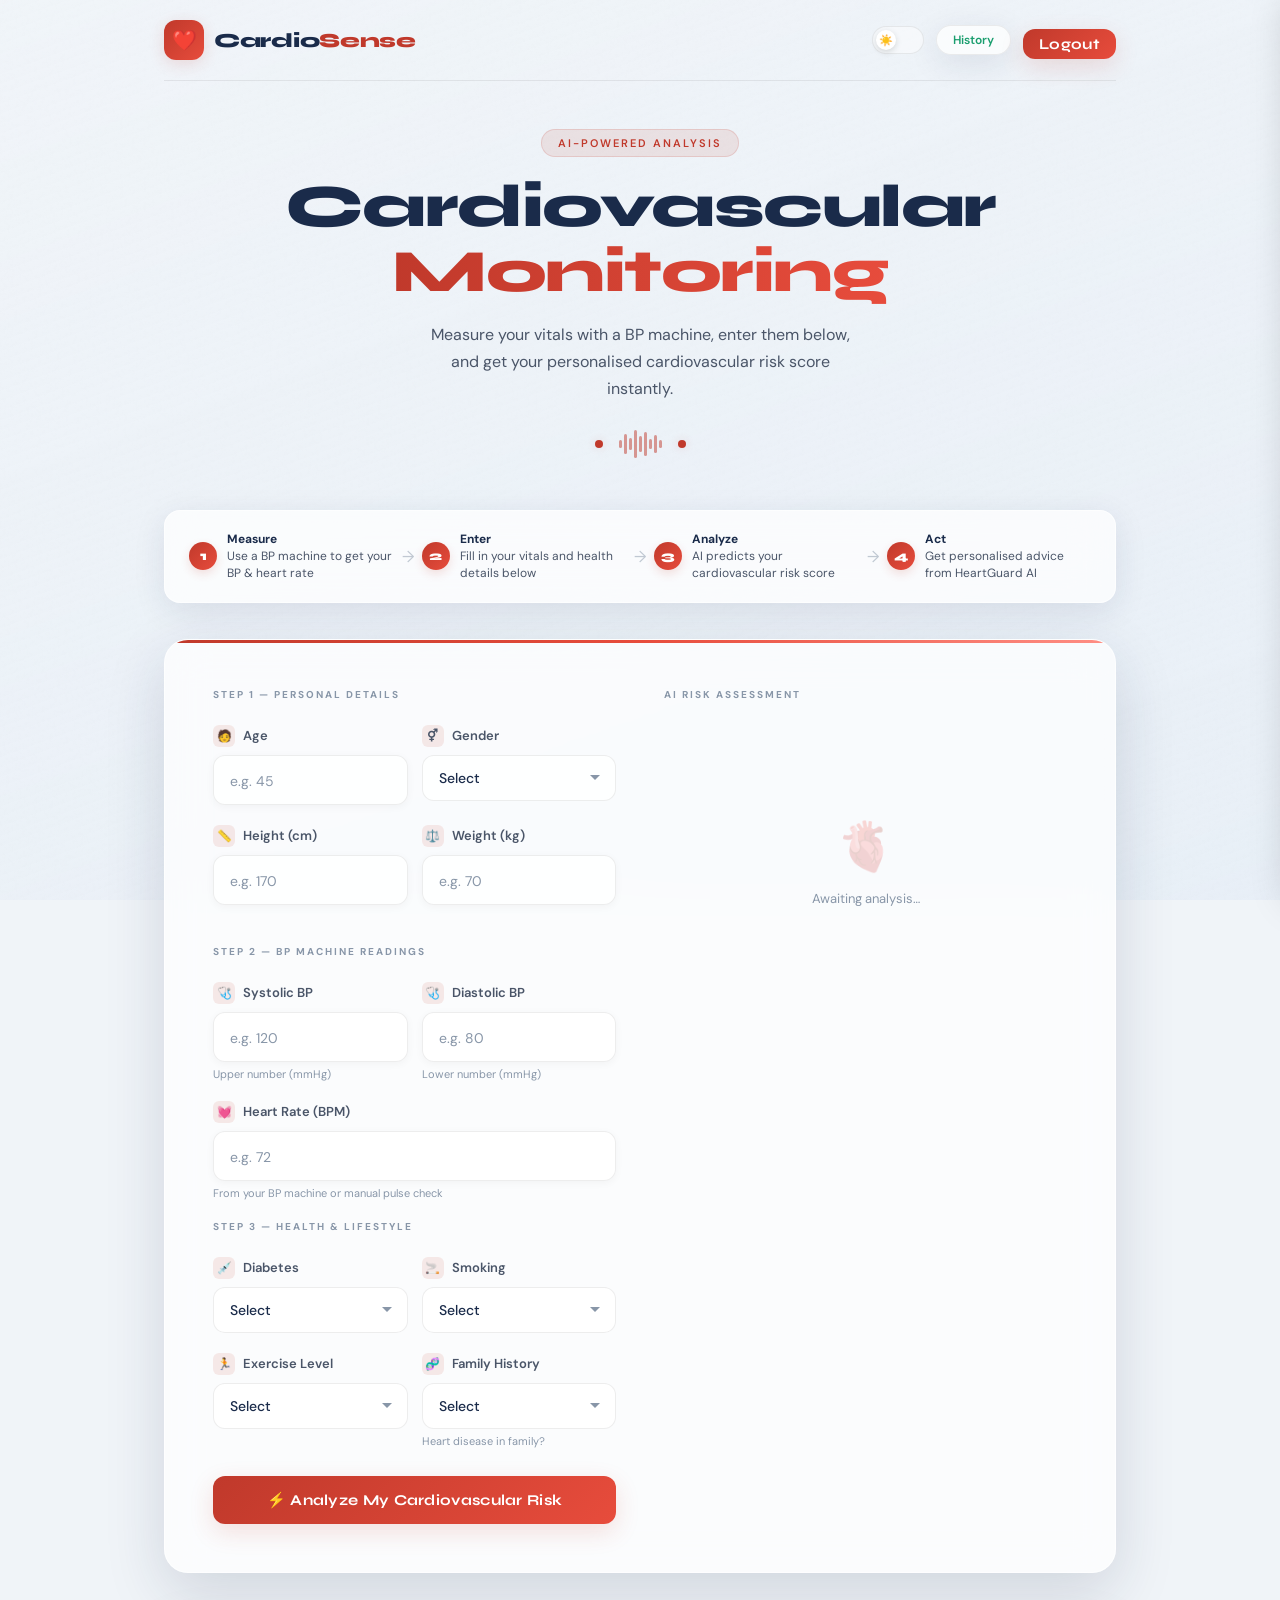
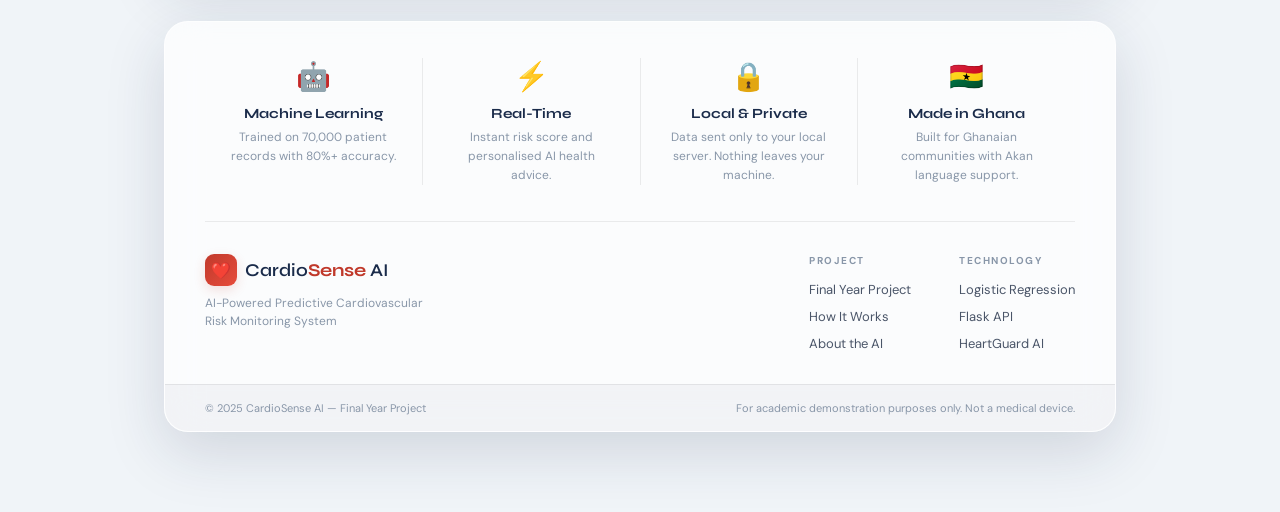
==== app.html @ a75d31cf "Add files via upload" ====
<!DOCTYPE html>
<html lang="en">
<head>
  <meta charset="UTF-8" />
  <meta name="viewport" content="width=device-width, initial-scale=1.0"/>
  <title>CardioSense AI — Heart Risk Monitoring</title>
  <link href="https://fonts.googleapis.com/css2?family=Syne:wght@400;600;700;800&family=DM+Sans:ital,wght@0,300;0,400;0,500;1,300&display=swap" rel="stylesheet"/>
  <link rel="stylesheet" href="style.css"/>
</head>
<body>
  <div class="wrapper">

    <div class="alert-banner" id="alertBanner" style="display:none">
      <span>💓 You haven't checked your heart health in a while! Take a quick check today.</span>
      <button onclick="dismissAlert()">✕</button>
    </div>

    <header>
      <div class="logo">
        <div class="logo-icon">❤️</div>
        <div class="logo-text">Cardio<span>Sense</span></div>
      </div>
      <div class="header-right">
        <button class="theme-toggle" id="themeToggle" onclick="toggleTheme()" title="Toggle dark/light mode"></button>
        <button class="history-trigger-btn" onclick="openHistory()"> History</button>
        </button>
        <button class="logout-btn" onclick="logout()">Logout</button>
      </div>
    </header>

    <div class="hero">
      <div class="hero-eyebrow">AI-Powered Analysis</div>
      <h1>Cardiovascular <br/><em>Monitoring</em></h1>
      <p class="hero-sub">Measure your vitals with a BP machine, enter them below, and get your personalised cardiovascular risk score instantly.</p>
      <div class="pulse-row">
        <div class="pulse-dot"></div>
        <div class="pulse-line">
          <span></span><span></span><span></span><span></span><span></span>
          <span></span><span></span><span></span><span></span>
        </div>
        <div class="pulse-dot" style="animation-delay:1s"></div>
      </div>
    </div>

    <!-- ── How It Works Strip ── -->
    <div class="how-strip">
      <div class="how-step">
        <div class="how-num">1</div>
        <div class="how-text"><strong>Measure</strong><br/>Use a BP machine to get your BP & heart rate</div>
      </div>
      <div class="how-arrow">→</div>
      <div class="how-step">
        <div class="how-num">2</div>
        <div class="how-text"><strong>Enter</strong><br/>Fill in your vitals and health details below</div>
      </div>
      <div class="how-arrow">→</div>
      <div class="how-step">
        <div class="how-num">3</div>
        <div class="how-text"><strong>Analyze</strong><br/>AI predicts your cardiovascular risk score</div>
      </div>
      <div class="how-arrow">→</div>
      <div class="how-step">
        <div class="how-num">4</div>
        <div class="how-text"><strong>Act</strong><br/>Get personalised advice from HeartGuard AI</div>
      </div>
    </div>

    <div class="card">
      <div class="card-inner">

        <!-- LEFT: Form -->
        <div>
          <div class="section-label">Step 1 — Personal Details</div>
          <div class="field-row">
            <div class="field">
              <label><span class="icon">🧑</span> Age</label>
              <input type="number" id="age" placeholder="e.g. 45" min="1" max="120"/>
            </div>
            <div class="field">
              <label><span class="icon">⚥</span> Gender</label>
              <select id="gender" class="select-input">
                <option value="">Select</option>
                <option value="1">Male</option>
                <option value="0">Female</option>
              </select>
            </div>
          </div>

          <div class="field-row">
            <div class="field">
              <label><span class="icon">📏</span> Height (cm)</label>
              <input type="number" id="height" placeholder="e.g. 170" min="100" max="250"/>
            </div>
            <div class="field">
              <label><span class="icon">⚖️</span> Weight (kg)</label>
              <input type="number" id="weight" placeholder="e.g. 70" min="20" max="300"/>
            </div>
          </div>

          <div class="section-label" style="margin-top:20px">Step 2 — BP Machine Readings</div>

          <div class="field-row">
            <div class="field">
              <label><span class="icon">🩺</span> Systolic BP</label>
              <input type="number" id="systolic_bp" placeholder="e.g. 120" min="70" max="250"/>
              <div class="hint">Upper number (mmHg)</div>
            </div>
            <div class="field">
              <label><span class="icon">🩺</span> Diastolic BP</label>
              <input type="number" id="diastolic_bp" placeholder="e.g. 80" min="40" max="150"/>
              <div class="hint">Lower number (mmHg)</div>
            </div>
          </div>

          <div class="field">
            <label><span class="icon">💓</span> Heart Rate (BPM)</label>
            <input type="number" id="heart_rate" placeholder="e.g. 72" min="30" max="220"/>
            <div class="hint">From your BP machine or manual pulse check</div>
          </div>

          <div class="section-label" style="margin-top:20px">Step 3 — Health & Lifestyle</div>

          <div class="field-row">
            <div class="field">
              <label><span class="icon">💉</span> Diabetes</label>
              <select id="diabetes" class="select-input">
                <option value="">Select</option>
                <option value="0">No</option>
                <option value="1">Yes</option>
              </select>
            </div>
            <div class="field">
              <label><span class="icon">🚬</span> Smoking</label>
              <select id="smoking" class="select-input">
                <option value="">Select</option>
                <option value="0">No</option>
                <option value="1">Yes</option>
              </select>
            </div>
          </div>

          <div class="field-row">
            <div class="field">
              <label><span class="icon">🏃</span> Exercise Level</label>
              <select id="exercise_level" class="select-input">
                <option value="">Select</option>
                <option value="0">Low (rarely exercise)</option>
                <option value="1">Medium (1-3x/week)</option>
                <option value="2">High (4+x/week)</option>
              </select>
            </div>
            <div class="field">
              <label><span class="icon">🧬</span> Family History</label>
              <select id="family_history" class="select-input">
                <option value="">Select</option>
                <option value="0">No</option>
                <option value="1">Yes</option>
              </select>
              <div class="hint">Heart disease in family?</div>
            </div>
          </div>

          <button class="btn" id="predictBtn" onclick="predict()">
            ⚡ Analyze My Cardiovascular Risk
          </button>
          <div class="error-msg" id="errorMsg"></div>
        </div>

        <!-- RIGHT: Gauge -->
        <div class="result-panel">
          <div class="section-label">AI Risk Assessment</div>

          <div class="gauge-container" id="gaugeContainer">
            <div class="gauge-idle">
              <div class="gauge-idle-icon">🫀</div>
              <div class="gauge-idle-text">Awaiting analysis…</div>
            </div>
          </div>

          <div class="bmi-strip" id="scoreStrip" style="display:none">
            <div class="bmi-item">
              <div class="bmi-val" id="scoreVal">—</div>
              <div class="bmi-key">Risk Score</div>
            </div>
            <div class="bmi-item">
              <div class="bmi-val" id="bmiVal">—</div>
              <div class="bmi-key">BMI</div>
            </div>
            <div class="bmi-item">
              <div class="bmi-val" id="bmiCat">—</div>
              <div class="bmi-key">BMI Category</div>
            </div>
          </div>

        </div>
      </div>
    </div>


    <!-- What-If Risk Simulator Panel -->
    <div class="card" id="simulatorCard" style="display:none; margin-top:30px;">
      <div class="card-inner">
        <div class="section-label">🎯 What-If Risk Simulator</div>
        <p style="color: var(--text2); margin: 10px 0 20px; font-size: 14px;">See how much your risk could drop with lifestyle changes:</p>
        
        <div style="display: grid; grid-template-columns: 1fr 1fr; gap: 15px; margin-bottom: 20px;">
          <label style="display: flex; align-items: center; gap: 8px; cursor: pointer; padding: 8px; border-radius: 8px; background: var(--bg2);">
            <input type="checkbox" id="simQuitSmoking" onchange="runSimulation()">
            🚬 Quit Smoking
          </label>
          <label style="display: flex; align-items: center; gap: 8px; cursor: pointer; padding: 8px; border-radius: 8px; background: var(--bg2);">
            <input type="checkbox" id="simExercise" onchange="runSimulation()">
            🏃 Exercise 4+x/week
          </label>
          
          <div style="display: flex; gap: 8px;">
            <label style="flex: 1;">
              <div style="font-size: 12px; color: var(--text2); margin-bottom: 4px;">💪 Lose weight (lbs):</div>
              <input type="range" id="simWeightLoss" min="0" max="50" step="5" oninput="runSimulation()" 
                style="width: 100%; cursor: pointer;">
              <div style="text-align: center; font-size: 12px; color: var(--accent);" id="weightLossDisplay">0 lbs</div>
            </label>
          </div>

          <div style="display: flex; gap: 8px;">
            <label style="flex: 1;">
              <div style="font-size: 12px; color: var(--text2); margin-bottom: 4px;">🩺 Lower BP (mmHg):</div>
              <input type="range" id="simBPReduction" min="0" max="40" step="5" oninput="runSimulation()"
                style="width: 100%; cursor: pointer;">
              <div style="text-align: center; font-size: 12px; color: var(--accent);" id="bpReductionDisplay">0 mmHg</div>
            </label>
          </div>
        </div>

        <div id="simulationResults" style="display: grid; gap: 10px;"></div>
      </div>
    </div>

   <!-- 30-Day Action Plan Panel -->
<div class="card" id="actionPlanCard" style="display:none; margin-top:30px;">
  <div class="card-inner" style="display: grid; grid-template-columns: 1fr 1fr; gap: 24px; align-items: stretch;">

    <!-- LEFT: Image fills full height -->
    <div style="display: flex; flex-direction: column;">
      <div class="section-label">📋 Your 30-Day Action Plan
      <div style="flex: 1; position: relative; border-radius: 16px; overflow: hidden; min-height: 350px;">
        </div>
        <img
          src="https://images.unsplash.com/photo-1571019613454-1cb2f99b2d8b?w=700&q=80"
          alt="Heart Health Action Plan"
          style="
            width: 50%;
            height: 70%;
            object-fit: contain;
            position: fixed;
            top: 0; left: 0;
            border-radius: 16px;
          "
        />
        <div style="
          position: absolute; bottom: 0; left: 0; right: 0;
          background: linear-gradient(transparent, rgba(10,15,30,0.88));
          padding: 32px 20px 20px;
          border-radius: 0 0 16px 16px;
        ">
          <div style="color: white; font-family: 'Syne', sans-serif; font-weight: 800; font-size: 17px; margin-bottom: 5px;">
            Your Heart. Your Plan.
          </div>
          <div style="color: rgba(255,255,255,0.72); font-size: 12px; line-height: 1.6;">
            A personalised 30-day roadmap built around your unique cardiovascular risk profile.
          </div>
        </div>
      </div>
    </div>

     <!-- RIGHT: Plan Content -->
      <div style="position: relative;">
        <div id="actionPlanContent" style="max-height: 400px; overflow-y: auto; padding: 15px; background: var(--bg2); border-radius: 12px; line-height: 1.6; font-size: 14px; white-space: pre-wrap;">
          <div style="text-align: center; color: var(--text2);">⏳ Generating personalized plan...</div>
        </div>
        <button onclick="downloadActionPlan()" style="margin-top: 12px; padding: 10px 16px; background: var(--accent); color: white; border: none; border-radius: 8px; cursor: pointer; font-weight: 600; width: 100%;">
          📥 Download Plan
        </button>
      </div>
    </div>
  </div>


    <!-- Risk Trajectory Predictor Panel -->
    <div class="card" id="trajectoryCard" style="display:none; margin-top:30px;">
      <div class="card-inner">
        <div class="section-label">📈 90-Day Risk Trajectory</div>
        
        <div style="margin-bottom: 20px; padding: 15px; background: var(--bg2); border-radius: 12px; border-left: 4px solid var(--accent);">
          <div style="font-size: 14px; font-weight: 600; color: var(--text1); margin-bottom: 5px;" id="trendSummary">—</div>
          <div style="font-size: 13px; color: var(--text2);" id="trendDetail">Loading trajectory...</div>
        </div>

        <!-- Historical Chart -->
        <div style="margin-bottom: 20px;">
          <div style="font-size: 13px; font-weight: 600; color: var(--text2); margin-bottom: 8px;">📊 Your Risk History (Last 10 checks)</div>
          <svg id="trajectoryChart" style="width: 100%; height: 200px; border-radius: 8px; background: var(--bg2);"></svg>
        </div>

        <!-- Projection -->
        <div style="display: grid; gap: 10px;">
          <div style="font-size: 13px; font-weight: 600; color: var(--text2); margin-bottom: 5px;">🔮 Projected Risk in Next 90 Days:</div>
          <div id="trajectoryProjections" style="display: grid; grid-template-columns: 1fr 1fr 1fr; gap: 10px;">
            <!-- Populated by JS -->
          </div>
        </div>
      </div>
    </div>

    <!-- Chatbox -->
    <div class="chat-section" id="chatSection">
      <div class="chat-card">
        <div class="chat-header">
          <div class="chat-header-left">
            <div class="chat-avatar">🛡️</div>
            <div class="chat-header-info">
              <div class="chat-name">HeartGuard AI</div>
              <div class="chat-status"><div class="chat-status-dot"></div>Online — Ready to help</div>
            </div>
          </div>
          <div class="chat-header-right">
            <div class="chat-lang-toggle">
              <button class="chat-lang-btn active" id="chatBtnEN" onclick="setChatLanguage('english')">🇬🇧 EN</button>
              <button class="chat-lang-btn" id="chatBtnTW" onclick="setChatLanguage('akan')">🇬🇭 TW</button>
            </div>
            <button class="chat-close" onclick="closeChat()">✕</button>
          </div>
        </div>
        <div class="chat-messages" id="chatMessages"></div>
        <div class="chat-suggestions" id="chatSuggestions"></div>
        <div class="chat-input-row">
          <input type="text" class="chat-input" id="chatInput"
            placeholder="Ask HeartGuard AI anything…"
            onkeydown="if(event.key==='Enter') sendChat()"/>
          <button class="chat-send-btn" id="chatSendBtn" onclick="sendChat()">➤</button>
        </div>
      </div>
    </div>

    <!-- History -->
    <div class="history-overlay" id="historyOverlay" onclick="closeHistory()"></div>
    <div class="history-panel" id="historyPanel">
      <div class="history-panel-header">
        <div class="history-panel-title">
          <div class="history-panel-icon">📊</div>
          <div><h3>Health History</h3><p>Your past heart checks</p></div>
        </div>
        <button class="history-close-btn" onclick="closeHistory()">✕</button>
      </div>
      <div class="history-summary">
        <div class="history-stat"><div class="h-val" id="totalChecks">0</div><div class="h-key">Total</div></div>
        <div class="history-stat"><div class="h-val green" id="totalLow">0</div><div class="h-key">Low Risk</div></div>
        <div class="history-stat"><div class="h-val red" id="totalHigh">0</div><div class="h-key">High Risk</div></div>
      </div>
      <div class="history-records" id="historyRecords">
        <div class="history-empty"><div class="history-empty-icon">🫀</div><p>No records yet.<br/>Run your first prediction!</p></div>
      </div>
      <div class="history-panel-footer">
        <button class="history-refresh-btn" onclick="loadRecords()">↻ Refresh Records</button>
      </div>
    </div>

    <!-- Footer -->
    <footer class="big-footer">
      <div class="footer-chips">
        <div class="footer-chip">
          <div class="footer-chip-icon">🤖</div>
          <div class="footer-chip-title">Machine Learning</div>
          <div class="footer-chip-body">Trained on 70,000 patient records with 80%+ accuracy.</div>
        </div>
        <div class="footer-divider"></div>
        <div class="footer-chip">
          <div class="footer-chip-icon">⚡</div>
          <div class="footer-chip-title">Real-Time</div>
          <div class="footer-chip-body">Instant risk score and personalised AI health advice.</div>
        </div>
        <div class="footer-divider"></div>
        <div class="footer-chip">
          <div class="footer-chip-icon">🔒</div>
          <div class="footer-chip-title">Local & Private</div>
          <div class="footer-chip-body">Data sent only to your local server. Nothing leaves your machine.</div>
        </div>
        <div class="footer-divider"></div>
        <div class="footer-chip">
          <div class="footer-chip-icon">🇬🇭</div>
          <div class="footer-chip-title">Made in Ghana</div>
          <div class="footer-chip-body">Built for Ghanaian communities with Akan language support.</div>
        </div>
      </div>
      <div class="footer-hr"></div>
      <div class="footer-bottom">
        <div class="footer-brand">
          <div class="footer-logo">
            <div class="footer-logo-icon">❤️</div>
            <span>Cardio<strong>Sense</strong> AI</span>
          </div>
          <p class="footer-tagline">AI-Powered Predictive Cardiovascular Risk Monitoring System</p>
        </div>
        <div class="footer-links">
          <div class="footer-links-col">
            <div class="footer-links-title">Project</div>
            <a href="#">Final Year Project</a>
            <a href="#">How It Works</a>
            <a href="#">About the AI</a>
          </div>
          <div class="footer-links-col">
            <div class="footer-links-title">Technology</div>
            <a href="#">Logistic Regression</a>
            <a href="#">Flask API</a>
            <a href="#">HeartGuard AI</a>
          </div>
        </div>
      </div>
      <div class="footer-copyright">
        <span>&copy; 2025 CardioSense AI — Final Year Project</span>
        <span>For academic demonstration purposes only. Not a medical device.</span>
      </div>
    </footer>

  </div>
  <script src="script.js"></script>
</body>
</html>
---- style.css ----
*, *::before, *::after { box-sizing: border-box; margin: 0; padding: 0; }

/* ── Light Mode (default) ── */
:root {
  --bg: #f0f4f8;
  --surface: rgba(255,255,255,0.72);
  --surface2: rgba(255,255,255,0.45);
  --border: rgba(255,255,255,0.6);
  --border-dark: rgba(0,0,0,0.07);
  --accent: #c0392b;
  --accent2: #e74c3c;
  --accent-light: rgba(192,57,43,0.1);
  --green: #1a9e6e;
  --green-light: rgba(26,158,110,0.1);
  --navy: #1a2b4a;
  --text: #1a2b4a;
  --text2: #4a5568;
  --muted: #8896a8;
  --glow: rgba(192,57,43,0.15);
  --glow-green: rgba(26,158,110,0.15);
  --shadow: 0 8px 32px rgba(26,43,74,0.10);
  --shadow-lg: 0 20px 60px rgba(26,43,74,0.15);
  --bg-image: url('https://images.unsplash.com/photo-1576091160550-2173dba999ef?w=1920&q=80');
  --bg-overlay: linear-gradient(160deg, rgba(240,244,248,0.94) 0%, rgba(220,232,245,0.40) 100%);
  --card-top-border: linear-gradient(90deg, var(--accent), var(--accent2), #ff8f85);
  --input-bg: rgba(255,255,255,0.8);
  --input-focus-bg: white;
  --chat-msg-bg: rgba(240,244,248,0.4);
  --suggestion-bg: white;
  --footer-bottom-bg: rgba(26,43,74,0.04);
  --history-panel-bg: rgba(255,255,255,0.75);
  --history-header-bg: rgba(255,255,255,0.6);
  --history-summary-bg: rgba(255,255,255,0.3);
  --history-stat-bg: white;
  --history-record-bg: white;
  --h-vital-bg: rgba(240,244,248,0.8);
  --chat-input-bg: rgba(240,244,248,0.8);
  --chat-input-row-bg: rgba(255,255,255,0.7);
  --chat-header-bg: rgba(255,255,255,0.6);
}

/* ── Dark Mode ── */
[data-theme="dark"] {
  --bg: #0a0f1e;
  --surface: #111827;
  --surface2: #1a2236;
  --border: rgba(255,255,255,0.07);
  --border-dark: rgba(255,255,255,0.07);
  --accent: #e83b6e;
  --accent2: #ff6b6b;
  --accent-light: rgba(232,59,110,0.12);
  --green: #22d3a0;
  --green-light: rgba(34,211,160,0.12);
  --navy: #f0f4ff;
  --text: #f0f4ff;
  --text2: #a8b8cc;
  --muted: #7a8aaa;
  --glow: rgba(232,59,110,0.25);
  --glow-green: rgba(34,211,160,0.25);
  --shadow: 0 8px 32px rgba(0,0,0,0.3);
  --shadow-lg: 0 20px 60px rgba(0,0,0,0.4);
  --bg-image: url('https://images.unsplash.com/photo-1576091160550-2173dba999ef?w=1920&q=80');
  --bg-overlay: linear-gradient(135deg, rgba(10,15,30,0.7) 0%, rgba(10,15,30,0.7) 100%), radial-gradient(ellipse 80% 50% at 20% 10%, rgba(232,59,110,0.15) 0%, transparent 60%), radial-gradient(ellipse 60% 40% at 80% 80%, rgba(34,211,160,0.10) 0%, transparent 55%);
  --card-top-border: linear-gradient(90deg, transparent, rgba(232,59,110,0.5), transparent);
  --input-bg: #1a2236;
  --input-focus-bg: #1f2a40;
  --chat-msg-bg: rgba(0,0,0,0.15);
  --suggestion-bg: #1a2236;
  --footer-bottom-bg: rgba(0,0,0,0.2);
  --history-panel-bg: #111827;
  --history-header-bg: #1a2236;
  --history-summary-bg: rgba(0,0,0,0.15);
  --history-stat-bg: #1a2236;
  --history-record-bg: #1a2236;
  --h-vital-bg: rgba(255,255,255,0.05);
  --chat-input-bg: #1a2236;
  --chat-input-row-bg: #111827;
  --chat-header-bg: #1a2236;
}

html { scroll-behavior: smooth; }

body {
  background-color: var(--bg);
  color: var(--text);
  font-family: 'DM Sans', sans-serif;
  min-height: 100vh;
  overflow-x: hidden;
  background-image: var(--bg-image);
  background-size: cover;
  background-position: center top;
  background-attachment: fixed;
  transition: background-color 0.3s, color 0.3s;
}

body::before {
  content: '';
  position: fixed;
  inset: 0;
  background: var(--bg-overlay);
  pointer-events: none;
  z-index: 0;
  transition: background 0.3s;
}

body::after {
  content: '';
  position: fixed;
  inset: 0;
  background-image: url("data:image/svg+xml,%3Csvg viewBox='0 0 256 256' xmlns='http://www.w3.org/2000/svg'%3E%3Cfilter id='noise'%3E%3CfeTurbulence type='fractalNoise' baseFrequency='0.9' numOctaves='4' stitchTiles='stitch'/%3E%3C/filter%3E%3Crect width='100%25' height='100%25' filter='url(%23noise)' opacity='0.02'/%3E%3C/svg%3E");
  pointer-events: none;
  z-index: 0;
  opacity: 0.4;
}

.wrapper {
  position: relative;
  z-index: 1;
  max-width: 1000px;
  margin: 0 auto;
  padding: 0 24px 80px;
}

/* ── Navbar ── */
header {
  display: flex;
  align-items: center;
  justify-content: space-between;
  padding: 20px 0;
  margin-bottom: 48px;
  animation: fadeDown 0.6s ease both;
  border-bottom: 1px solid var(--border-dark);
}

.logo { display: flex; align-items: center; gap: 10px; }

.logo-icon {
  width: 40px; height: 40px;
  background: linear-gradient(135deg, var(--accent), var(--accent2));
  border-radius: 12px;
  display: flex; align-items: center; justify-content: center;
  font-size: 20px;
  box-shadow: 0 4px 16px var(--glow);
}

.logo-text {
  font-family: 'Syne', sans-serif;
  font-weight: 800; font-size: 20px;
  letter-spacing: -0.3px;
  color: var(--text);
}

.logo-text span { color: var(--accent); }

.header-right { display: flex; align-items: center; gap: 12px; }

.user-mobile { font-size: 13px; color: var(--muted); font-weight: 500; }

/* ── Theme Toggle ── */
.theme-toggle {
  width: 52px; height: 28px;
  background: var(--surface2);
  border: 1px solid var(--border-dark);
  border-radius: 100px;
  cursor: pointer;
  position: relative;
  transition: background 0.3s;
  flex-shrink: 0;
}

.theme-toggle::after {
  content: '☀️';
  position: absolute;
  top: 3px; left: 3px;
  width: 20px; height: 20px;
  border-radius: 50%;
  background: white;
  display: flex; align-items: center; justify-content: center;
  font-size: 11px;
  line-height: 20px;
  text-align: center;
  transition: left 0.3s, background 0.3s;
  box-shadow: 0 2px 6px rgba(0,0,0,0.15);
}

[data-theme="dark"] .theme-toggle::after {
  content: '🌙';
  left: 27px;
  background: var(--surface2);
}

.logout-btn {
  background: var(--surface);
  border: 1px solid var(--border-dark);
  border-radius: 100px;
  padding: 6px 16px;
  font-size: 12px; font-weight: 600;
  color: var(--muted);
  cursor: pointer;
  font-family: 'DM Sans', sans-serif;
  transition: all 0.2s;
  box-shadow: var(--shadow);
}

.logout-btn:hover { border-color: var(--accent); color: var(--accent); }

.history-trigger-btn {
  background: var(--surface);
  border: 1px solid var(--border-dark);
  border-radius: 100px;
  padding: 6px 16px;
  font-size: 12px; font-weight: 600;
  color: var(--green);
  cursor: pointer;
  font-family: 'DM Sans', sans-serif;
  transition: all 0.2s;
  box-shadow: var(--shadow);
}

.history-trigger-btn:hover { border-color: var(--green); background: var(--green-light); }

/* ── Alert Banner ── */
.alert-banner {
  background: var(--accent-light);
  border: 1px solid rgba(192,57,43,0.2);
  border-radius: 14px;
  padding: 14px 20px;
  margin-bottom: 24px;
  display: flex; align-items: center; justify-content: space-between;
  font-size: 13px; color: var(--accent); font-weight: 500;
  animation: fadeDown 0.5s ease both;
}

.alert-banner button {
  background: none; border: none;
  color: var(--accent); cursor: pointer;
  font-size: 16px; opacity: 0.6;
}

/* ── Hero ── */
.hero {
  text-align: center;
  margin-bottom: 52px;
  animation: fadeUp 0.7s ease 0.1s both;
}

.hero-eyebrow {
  display: inline-flex;
  align-items: center; gap: 8px;
  font-size: 11px; font-weight: 600;
  color: var(--accent);
  text-transform: uppercase; letter-spacing: 2px;
  margin-bottom: 18px;
  background: var(--accent-light);
  padding: 6px 16px;
  border-radius: 100px;
  border: 1px solid rgba(192,57,43,0.15);
}

h1 {
  font-family: 'Syne', sans-serif;
  font-weight: 800;
  font-size: clamp(36px, 5.5vw, 60px);
  line-height: 1.08; letter-spacing: -1.5px;
  margin-bottom: 16px; color: var(--text);
}

h1 em {
  font-style: normal;
  background: linear-gradient(90deg, var(--accent), var(--accent2));
  -webkit-background-clip: text;
  -webkit-text-fill-color: transparent;
  background-clip: text;
}

.hero-sub {
  color: var(--text2); font-size: 16px;
  font-weight: 400; max-width: 440px;
  margin: 0 auto; line-height: 1.7;
}

/* ── Pulse Row ── */
.pulse-row {
  display: flex; align-items: center;
  justify-content: center; gap: 16px; margin-top: 28px;
}

.pulse-dot {
  width: 8px; height: 8px; border-radius: 50%;
  background: var(--accent);
  animation: pulse 2s ease-in-out infinite;
  box-shadow: 0 0 10px var(--glow);
}

.pulse-line { display: flex; align-items: center; gap: 2px; }

.pulse-line span {
  display: inline-block; width: 3px;
  border-radius: 2px; background: var(--accent);
  opacity: 0.5; animation: wave 1.4s ease-in-out infinite;
}

.pulse-line span:nth-child(1) { height: 8px;  animation-delay: 0s; }
.pulse-line span:nth-child(2) { height: 20px; animation-delay: 0.1s; }
.pulse-line span:nth-child(3) { height: 12px; animation-delay: 0.2s; }
.pulse-line span:nth-child(4) { height: 28px; animation-delay: 0.3s; }
.pulse-line span:nth-child(5) { height: 16px; animation-delay: 0.4s; }
.pulse-line span:nth-child(6) { height: 24px; animation-delay: 0.5s; }
.pulse-line span:nth-child(7) { height: 10px; animation-delay: 0.6s; }
.pulse-line span:nth-child(8) { height: 18px; animation-delay: 0.7s; }
.pulse-line span:nth-child(9) { height: 8px;  animation-delay: 0.8s; }

/* ── Card ── */
.card {
  background: var(--surface);
  backdrop-filter: blur(20px);
  -webkit-backdrop-filter: blur(20px);
  border: 1px solid var(--border);
  border-radius: 24px; padding: 48px;
  position: relative; overflow: hidden;
  box-shadow: var(--shadow-lg);
  animation: fadeUp 0.7s ease 0.2s both;
  transition: background 0.3s, border-color 0.3s;
}

.card::before {
  content: '';
  position: absolute;
  top: 0; left: 0; right: 0; height: 3px;
  background: var(--card-top-border);
  border-radius: 24px 24px 0 0;
}

.card-inner {
  display: grid;
  grid-template-columns: 1fr 1fr;
  gap: 48px; align-items: start;
}

@media (max-width: 640px) {
  .card { padding: 28px 20px; }
  .card-inner { grid-template-columns: 1fr; gap: 32px; }
}

.section-label {
  font-size: 10px; font-weight: 700;
  text-transform: uppercase; letter-spacing: 2px;
  color: var(--muted); margin-bottom: 24px;
}

/* ── Fields ── */
.field { margin-bottom: 20px; }

.field label {
  display: flex; align-items: center; gap: 8px;
  font-size: 13px; font-weight: 600;
  color: var(--text2); margin-bottom: 8px;
}

.field label .icon {
  width: 22px; height: 22px; border-radius: 6px;
  background: var(--accent-light);
  display: flex; align-items: center; justify-content: center;
  font-size: 12px;
}

.field input {
  width: 100%;
  background: var(--input-bg);
  border: 1.5px solid var(--border-dark);
  border-radius: 12px; padding: 13px 16px;
  font-size: 18px;
  font-family: 'Syne', sans-serif; font-weight: 700;
  color: var(--text); outline: none;
  transition: border-color 0.2s, box-shadow 0.2s, background 0.3s;
  box-shadow: 0 2px 8px rgba(0,0,0,0.04);
}

.field input::placeholder {
  color: var(--muted); font-weight: 400;
  font-size: 14px; font-family: 'DM Sans', sans-serif;
}

.field input:focus {
  border-color: var(--accent);
  box-shadow: 0 0 0 3px var(--glow);
  background: var(--input-focus-bg);
}

.field .hint { font-size: 11px; color: var(--muted); margin-top: 5px; }

/* ── Button ── */
.btn {
  width: 100%; padding: 15px;
  background: linear-gradient(135deg, var(--accent), var(--accent2));
  border: none; border-radius: 12px;
  font-family: 'Syne', sans-serif; font-weight: 700; font-size: 15px;
  color: white; cursor: pointer; letter-spacing: 0.3px;
  transition: transform 0.15s, box-shadow 0.15s;
  box-shadow: 0 8px 24px var(--glow); margin-top: 8px;
}

.btn:hover { transform: translateY(-2px); box-shadow: 0 14px 32px var(--glow); }
.btn:active { transform: translateY(0); }
.btn:disabled { opacity: 0.6; cursor: not-allowed; transform: none; }

/* ── Result Panel ── */
.result-panel { display: flex; flex-direction: column; gap: 16px; }

.result-box {
  background: var(--surface2);
  backdrop-filter: blur(12px);
  border: 1.5px solid var(--border-dark);
  border-radius: 16px; padding: 28px;
  text-align: center; min-height: 180px;
  display: flex; flex-direction: column;
  align-items: center; justify-content: center;
  transition: all 0.4s ease;
  box-shadow: 0 4px 16px rgba(0,0,0,0.05);
}

.result-box.idle .result-icon  { font-size: 36px; opacity: 0.25; }
.result-box.idle .result-label { color: var(--muted); font-size: 13px; margin-top: 10px; }

.result-box.loading .spinner {
  width: 36px; height: 36px;
  border: 3px solid var(--border-dark);
  border-top-color: var(--accent);
  border-radius: 50%;
  animation: spin 0.8s linear infinite;
}

.result-box.risk {
  border-color: rgba(232,59,110,0.3);
  background: rgba(232,59,110,0.05);
  box-shadow: 0 0 32px rgba(232,59,110,0.1) inset;
}

.result-box.healthy {
  border-color: rgba(34,211,160,0.3);
  background: rgba(34,211,160,0.05);
  box-shadow: 0 0 32px rgba(34,211,160,0.1) inset;
}

.result-big-icon { font-size: 48px; margin-bottom: 10px; animation: popIn 0.4s cubic-bezier(0.34,1.56,0.64,1) both; }

.result-status {
  font-family: 'Syne', sans-serif; font-weight: 800;
  font-size: 26px; letter-spacing: -0.5px;
  animation: fadeUp 0.4s ease 0.1s both;
}

.result-box.risk .result-status    { color: var(--accent); }
.result-box.healthy .result-status { color: var(--green); }

.result-desc {
  font-size: 12px; color: var(--text2);
  margin-top: 8px; line-height: 1.5;
  animation: fadeUp 0.4s ease 0.2s both;
}

/* ── Stats Row ── */
.stats-row { display: grid; grid-template-columns: repeat(3, 1fr); gap: 10px; }

.stat-chip {
  background: var(--surface2);
  border: 1px solid var(--border-dark);
  border-radius: 12px; padding: 12px; text-align: center;
  box-shadow: 0 2px 8px rgba(0,0,0,0.04);
}

.stat-chip .val { font-family: 'Syne', sans-serif; font-weight: 800; font-size: 18px; color: var(--text); }
.stat-chip .key { font-size: 10px; color: var(--muted); text-transform: uppercase; letter-spacing: 0.8px; margin-top: 2px; }

/* ── Error ── */
.error-msg {
  background: var(--accent-light);
  border: 1px solid rgba(232,59,110,0.2);
  border-radius: 10px; padding: 12px 16px;
  font-size: 13px; color: var(--accent);
  margin-top: 12px; display: none;
}

/* ── Chatbox ── */
.chat-section { margin-top: 28px; animation: fadeUp 0.6s ease 0.1s both; display: none; }
.chat-section.visible { display: block; }

.chat-card {
  background: var(--surface);
  backdrop-filter: blur(20px);
  -webkit-backdrop-filter: blur(20px);
  border: 1px solid var(--border);
  border-radius: 24px; overflow: hidden;
  box-shadow: var(--shadow-lg);
  transition: background 0.3s;
}

.chat-header {
  display: flex; align-items: center; justify-content: space-between;
  padding: 16px 24px;
  border-bottom: 1px solid var(--border-dark);
  background: var(--chat-header-bg);
}

.chat-header-left { display: flex; align-items: center; gap: 10px; }

.chat-avatar {
  width: 36px; height: 36px; border-radius: 50%;
  background: linear-gradient(135deg, var(--green), #0e7a54);
  display: flex; align-items: center; justify-content: center;
  font-size: 18px; box-shadow: 0 4px 12px var(--glow-green); flex-shrink: 0;
}

.chat-header-info .chat-name {
  font-family: 'Syne', sans-serif; font-weight: 700;
  font-size: 14px; color: var(--text);
}

.chat-header-info .chat-status {
  font-size: 11px; color: var(--green);
  display: flex; align-items: center; gap: 4px;
}

.chat-status-dot {
  width: 6px; height: 6px; border-radius: 50%;
  background: var(--green); animation: pulse 2s ease-in-out infinite;
}

.chat-header-right { display: flex; align-items: center; gap: 10px; }

.chat-close {
  background: var(--surface2); border: none;
  color: var(--muted); font-size: 14px; cursor: pointer;
  padding: 6px 10px; border-radius: 8px; transition: all 0.2s;
}

.chat-close:hover { background: var(--border-dark); color: var(--text); }

.chat-messages {
  height: 320px; overflow-y: auto; padding: 20px;
  display: flex; flex-direction: column; gap: 14px;
  scroll-behavior: smooth; background: var(--chat-msg-bg);
}

.chat-messages::-webkit-scrollbar { width: 4px; }
.chat-messages::-webkit-scrollbar-track { background: transparent; }
.chat-messages::-webkit-scrollbar-thumb { background: var(--border-dark); border-radius: 4px; }

.chat-msg { display: flex; gap: 10px; align-items: flex-start; animation: fadeUp 0.3s ease both; }
.chat-msg.user { flex-direction: row-reverse; }

.msg-avatar {
  width: 28px; height: 28px; border-radius: 50%;
  display: flex; align-items: center; justify-content: center;
  font-size: 13px; flex-shrink: 0;
}

.chat-msg.bot .msg-avatar { background: linear-gradient(135deg, var(--green), #0e7a54); box-shadow: 0 2px 8px var(--glow-green); }
.chat-msg.user .msg-avatar { background: linear-gradient(135deg, var(--accent), var(--accent2)); }

.msg-bubble { max-width: 78%; padding: 11px 15px; border-radius: 16px; font-size: 13px; line-height: 1.6; }

.chat-msg.bot .msg-bubble {
  background: var(--surface);
  border: 1px solid var(--border-dark);
  border-top-left-radius: 4px; color: var(--text);
  box-shadow: 0 2px 8px rgba(0,0,0,0.04);
}

.chat-msg.user .msg-bubble {
  background: linear-gradient(135deg, var(--accent), var(--accent2));
  border-top-right-radius: 4px; color: white;
}

.msg-time { font-size: 10px; color: var(--muted); margin-top: 4px; opacity: 0.6; }
.chat-msg.user .msg-time { text-align: right; }

.typing-dots {
  display: flex; gap: 4px; padding: 14px 16px;
  background: var(--surface);
  border: 1px solid var(--border-dark);
  border-radius: 16px; border-top-left-radius: 4px;
}

.typing-dots span {
  width: 6px; height: 6px; border-radius: 50%;
  background: var(--green); animation: typingBounce 1.2s ease-in-out infinite;
}

.typing-dots span:nth-child(2) { animation-delay: 0.2s; }
.typing-dots span:nth-child(3) { animation-delay: 0.4s; }

.chat-suggestions {
  padding: 10px 20px; display: flex; flex-wrap: wrap; gap: 8px;
  background: var(--chat-msg-bg);
}

.suggestion-btn {
  background: var(--suggestion-bg);
  border: 1px solid var(--border-dark);
  border-radius: 100px; padding: 6px 14px;
  font-size: 12px; color: var(--text2); cursor: pointer;
  transition: all 0.2s; font-family: 'DM Sans', sans-serif;
}

.suggestion-btn:hover { border-color: var(--green); color: var(--green); background: var(--green-light); }

.chat-input-row {
  display: flex; gap: 10px; padding: 16px 20px;
  border-top: 1px solid var(--border-dark);
  background: var(--chat-input-row-bg);
}

.chat-input {
  flex: 1; background: var(--chat-input-bg);
  border: 1.5px solid var(--border-dark);
  border-radius: 12px; padding: 10px 16px;
  font-size: 13px; font-family: 'DM Sans', sans-serif;
  color: var(--text); outline: none; transition: border-color 0.2s, background 0.3s;
}

.chat-input::placeholder { color: var(--muted); }
.chat-input:focus { border-color: var(--green); background: var(--input-focus-bg); }

.chat-send-btn {
  width: 40px; height: 40px; border-radius: 12px;
  background: linear-gradient(135deg, var(--green), #0e7a54);
  border: none; cursor: pointer;
  display: flex; align-items: center; justify-content: center;
  font-size: 15px; color: white;
  transition: transform 0.15s; box-shadow: 0 4px 12px var(--glow-green); flex-shrink: 0;
}

.chat-send-btn:hover { transform: translateY(-2px); }
.chat-send-btn:disabled { opacity: 0.5; cursor: not-allowed; transform: none; }

/* ── Chat Language Toggle ── */
.chat-lang-toggle {
  display: flex; background: var(--surface2);
  border: 1px solid var(--border-dark);
  border-radius: 100px; overflow: hidden; padding: 3px; gap: 3px;
}

.chat-lang-btn {
  background: transparent; border: none; border-radius: 100px;
  padding: 4px 12px; font-size: 11px; font-weight: 600;
  color: var(--muted); cursor: pointer;
  font-family: 'DM Sans', sans-serif; transition: all 0.2s;
}

.chat-lang-btn.active { background: var(--green); color: white; box-shadow: 0 2px 8px var(--glow-green); }

/* ── Sliding History Panel ── */
.history-panel {
  position: fixed; top: 0; right: -420px;
  width: 400px; height: 100vh;
  background: var(--history-panel-bg);
  backdrop-filter: blur(24px); -webkit-backdrop-filter: blur(24px);
  border-left: 1px solid var(--border);
  box-shadow: -8px 0 40px rgba(0,0,0,0.2);
  z-index: 1000; display: flex; flex-direction: column;
  transition: right 0.4s cubic-bezier(0.34,1.56,0.64,1);
  overflow: hidden;
}

.history-panel.open { right: 0; }

.history-overlay {
  position: fixed; inset: 0;
  background: rgba(10,15,30,0.3);
  backdrop-filter: blur(2px);
  z-index: 999; opacity: 0; pointer-events: none;
  transition: opacity 0.3s ease;
}

.history-overlay.visible { opacity: 1; pointer-events: all; }

.history-panel-header {
  display: flex; align-items: center; justify-content: space-between;
  padding: 20px 24px; border-bottom: 1px solid var(--border-dark);
  background: var(--history-header-bg); flex-shrink: 0;
}

.history-panel-title { display: flex; align-items: center; gap: 10px; }

.history-panel-icon {
  width: 36px; height: 36px;
  background: linear-gradient(135deg, var(--green), #0e7a54);
  border-radius: 10px; display: flex; align-items: center;
  justify-content: center; font-size: 18px;
  box-shadow: 0 4px 12px var(--glow-green);
}

.history-panel-title h3 { font-family: 'Syne', sans-serif; font-weight: 700; font-size: 15px; color: var(--text); }
.history-panel-title p  { font-size: 11px; color: var(--muted); margin-top: 1px; }

.history-close-btn {
  width: 32px; height: 32px; border-radius: 8px;
  background: var(--surface2); border: none; cursor: pointer;
  display: flex; align-items: center; justify-content: center;
  font-size: 14px; color: var(--muted); transition: all 0.2s;
}

.history-close-btn:hover { background: var(--border-dark); color: var(--text); }

.history-summary {
  display: grid; grid-template-columns: repeat(3, 1fr); gap: 10px;
  padding: 16px 24px; border-bottom: 1px solid var(--border-dark);
  background: var(--history-summary-bg); flex-shrink: 0;
}

.history-stat {
  background: var(--history-stat-bg);
  border: 1px solid var(--border-dark);
  border-radius: 12px; padding: 12px 8px; text-align: center;
}

.history-stat .h-val { font-family: 'Syne', sans-serif; font-weight: 800; font-size: 20px; color: var(--text); }
.history-stat .h-val.red { color: var(--accent); }
.history-stat .h-val.green { color: var(--green); }
.history-stat .h-key { font-size: 10px; color: var(--muted); text-transform: uppercase; letter-spacing: 0.8px; margin-top: 2px; }

.history-records {
  flex: 1; overflow-y: auto; padding: 16px 24px;
  display: flex; flex-direction: column; gap: 12px;
}

.history-records::-webkit-scrollbar { width: 4px; }
.history-records::-webkit-scrollbar-track { background: transparent; }
.history-records::-webkit-scrollbar-thumb { background: var(--border-dark); border-radius: 4px; }

.history-record-card {
  background: var(--history-record-bg);
  border: 1px solid var(--border-dark);
  border-radius: 14px; padding: 14px 16px;
  box-shadow: 0 2px 8px rgba(0,0,0,0.04);
  transition: transform 0.2s, box-shadow 0.2s;
  animation: slideInRight 0.3s ease both;
}

.history-record-card:hover { transform: translateX(-4px); box-shadow: 0 4px 16px rgba(0,0,0,0.1); }

.history-record-top {
  display: flex; align-items: center; justify-content: space-between; margin-bottom: 10px;
}

.history-record-date { font-size: 11px; color: var(--muted); }

.history-record-vitals { display: flex; gap: 8px; }

.h-vital {
  background: var(--h-vital-bg);
  border-radius: 8px; padding: 6px 10px; text-align: center; flex: 1;
}

.h-vital .v-val { font-family: 'Syne', sans-serif; font-weight: 700; font-size: 14px; color: var(--text); }
.h-vital .v-key { font-size: 9px; color: var(--muted); text-transform: uppercase; letter-spacing: 0.6px; margin-top: 1px; }

.history-empty {
  flex: 1; display: flex; flex-direction: column;
  align-items: center; justify-content: center;
  gap: 10px; color: var(--muted); font-size: 13px; text-align: center; padding: 32px;
}

.history-empty-icon { font-size: 40px; opacity: 0.3; }

.history-panel-footer {
  padding: 16px 24px; border-top: 1px solid var(--border-dark);
  background: var(--history-header-bg); flex-shrink: 0;
}

.history-refresh-btn {
  width: 100%; padding: 11px;
  background: var(--green-light);
  border: 1px solid rgba(34,211,160,0.2);
  border-radius: 10px; font-family: 'DM Sans', sans-serif;
  font-size: 13px; font-weight: 600; color: var(--green);
  cursor: pointer; transition: all 0.2s;
}

.history-refresh-btn:hover { background: var(--green-light); filter: brightness(1.1); }

/* ── Record Badges ── */
.record-badge {
  display: inline-block; padding: 3px 12px;
  border-radius: 100px; font-size: 11px; font-weight: 700;
}

.record-badge.risk { background: var(--accent-light); color: var(--accent); border: 1px solid rgba(232,59,110,0.2); }
.record-badge.healthy { background: var(--green-light); color: var(--green); border: 1px solid rgba(34,211,160,0.2); }

/* ── Big Footer ── */
.big-footer {
  margin-top: 48px;
  background: var(--surface);
  backdrop-filter: blur(20px); -webkit-backdrop-filter: blur(20px);
  border: 1px solid var(--border);
  border-radius: 24px; overflow: hidden;
  box-shadow: var(--shadow-lg);
  animation: fadeUp 0.7s ease 0.5s both;
  transition: background 0.3s;
}

.footer-chips {
  display: flex; align-items: stretch;
  padding: 36px 40px; gap: 0;
}

.footer-chip { flex: 1; text-align: center; padding: 0 24px; }
.footer-chip-icon { font-size: 28px; margin-bottom: 10px; }
.footer-chip-title { font-family: 'Syne', sans-serif; font-weight: 700; font-size: 14px; color: var(--text); margin-bottom: 6px; }
.footer-chip-body { font-size: 12px; color: var(--muted); line-height: 1.6; }

.footer-divider { width: 1px; background: var(--border-dark); align-self: stretch; flex-shrink: 0; }
.footer-hr { height: 1px; background: var(--border-dark); margin: 0 40px; }

.footer-bottom {
  display: flex; align-items: flex-start; justify-content: space-between;
  padding: 32px 40px; gap: 32px;
}

.footer-brand { display: flex; flex-direction: column; gap: 8px; }

.footer-logo {
  display: flex; align-items: center; gap: 8px;
  font-family: 'Syne', sans-serif; font-size: 18px;
  font-weight: 600; color: var(--text);
}

.footer-logo-icon {
  width: 32px; height: 32px;
  background: linear-gradient(135deg, var(--accent), var(--accent2));
  border-radius: 9px; display: flex; align-items: center;
  justify-content: center; font-size: 16px; box-shadow: 0 4px 12px var(--glow);
}

.footer-logo strong { color: var(--accent); }
.footer-tagline { font-size: 12px; color: var(--muted); max-width: 220px; line-height: 1.5; }

.footer-links { display: flex; gap: 48px; }
.footer-links-col { display: flex; flex-direction: column; gap: 10px; }

.footer-links-title {
  font-size: 10px; font-weight: 700; text-transform: uppercase;
  letter-spacing: 1.5px; color: var(--muted); margin-bottom: 4px;
}

.footer-links-col a { font-size: 13px; color: var(--text2); text-decoration: none; transition: color 0.2s; }
.footer-links-col a:hover { color: var(--accent); }

.footer-copyright {
  display: flex; align-items: center; justify-content: space-between;
  padding: 16px 40px;
  background: var(--footer-bottom-bg);
  border-top: 1px solid var(--border-dark);
  font-size: 11px; color: var(--muted);
}

@media (max-width: 640px) {
  .footer-chips { flex-direction: column; padding: 24px 20px; gap: 20px; }
  .footer-divider { width: 100%; height: 1px; align-self: auto; }
  .footer-bottom { flex-direction: column; padding: 24px 20px; }
  .footer-links { flex-direction: column; gap: 24px; }
  .footer-copyright { flex-direction: column; gap: 6px; text-align: center; padding: 16px 20px; }
  .history-panel { width: 100%; right: -100%; }
}

/* ── Animations ── */
@keyframes fadeDown  { from { opacity:0; transform:translateY(-16px); } to { opacity:1; transform:none; } }
@keyframes fadeUp    { from { opacity:0; transform:translateY(16px);  } to { opacity:1; transform:none; } }
@keyframes popIn     { from { opacity:0; transform:scale(0.5); }        to { opacity:1; transform:scale(1); } }
@keyframes spin      { to { transform: rotate(360deg); } }
@keyframes pulse     { 0%,100%{ opacity:1; transform:scale(1); }        50%{ opacity:0.5; transform:scale(0.85); } }
@keyframes wave      { 0%,100%{ transform:scaleY(0.5); opacity:0.4; }   50%{ transform:scaleY(1); opacity:1; } }
@keyframes typingBounce { 0%,100%{ transform:translateY(0); opacity:0.4; } 50%{ transform:translateY(-4px); opacity:1; } }
@keyframes slideInRight { from { opacity:0; transform:translateX(20px); } to { opacity:1; transform:none; } }

/* ── Field Row (2 columns) ── */
.field-row {
  display: grid;
  grid-template-columns: 1fr 1fr;
  gap: 14px;
}

/* ── Select Input ── */
.select-input {
  width: 100%;
  background: var(--input-bg);
  border: 1.5px solid var(--border-dark);
  border-radius: 12px;
  padding: 13px 16px;
  font-size: 14px;
  font-family: 'DM Sans', sans-serif;
  font-weight: 500;
  color: var(--text);
  outline: none;
  cursor: pointer;
  transition: border-color 0.2s, box-shadow 0.2s;
  appearance: none;
  background-image: url("data:image/svg+xml,%3Csvg xmlns='http://www.w3.org/2000/svg' width='12' height='12' viewBox='0 0 12 12'%3E%3Cpath fill='%238896a8' d='M6 8L1 3h10z'/%3E%3C/svg%3E");
  background-repeat: no-repeat;
  background-position: right 14px center;
}

.select-input:focus {
  border-color: var(--accent);
  box-shadow: 0 0 0 3px var(--glow);
}

/* ── Circular Risk Gauge ── */
.gauge-container {
  display: flex;
  flex-direction: column;
  align-items: center;
  justify-content: center;
  min-height: 240px;
  position: relative;
}

.gauge-idle {
  display: flex;
  flex-direction: column;
  align-items: center;
  gap: 12px;
}

.gauge-idle-icon { font-size: 48px; opacity: 0.2; }
.gauge-idle-text { font-size: 13px; color: var(--muted); }

/* SVG Gauge */
.gauge-svg-wrapper {
  position: relative;
  width: 200px;
  height: 200px;
  animation: popIn 0.6s cubic-bezier(0.34,1.56,0.64,1) both;
}

.gauge-svg {
  width: 200px;
  height: 200px;
  transform: rotate(-90deg);
}

.gauge-bg {
  fill: none;
  stroke: var(--border-dark);
  stroke-width: 14;
}

.gauge-fill {
  fill: none;
  stroke-width: 14;
  stroke-linecap: round;
  transition: stroke-dashoffset 1.2s cubic-bezier(0.34,1.56,0.64,1),
              stroke 0.4s ease;
}

.gauge-fill.low      { stroke: #22d3a0; }
.gauge-fill.moderate { stroke: #f59e0b; }
.gauge-fill.high     { stroke: #e83b6e; }

.gauge-center {
  position: absolute;
  top: 50%; left: 50%;
  transform: translate(-50%, -50%);
  text-align: center;
}

.gauge-percent {
  font-family: 'Syne', sans-serif;
  font-weight: 800;
  font-size: 36px;
  line-height: 1;
  animation: fadeUp 0.5s ease 0.5s both;
}

.gauge-percent.low      { color: #22d3a0; }
.gauge-percent.moderate { color: #f59e0b; }
.gauge-percent.high     { color: #e83b6e; }

.gauge-label {
  font-family: 'Syne', sans-serif;
  font-weight: 700;
  font-size: 13px;
  margin-top: 4px;
  animation: fadeUp 0.5s ease 0.6s both;
}

.gauge-label.low      { color: #22d3a0; }
.gauge-label.moderate { color: #f59e0b; }
.gauge-label.high     { color: #e83b6e; }

.gauge-sublabel {
  font-size: 10px;
  color: var(--muted);
  margin-top: 2px;
  text-transform: uppercase;
  letter-spacing: 0.8px;
  animation: fadeUp 0.5s ease 0.7s both;
}

/* ── BMI Strip ── */
.bmi-strip {
  display: grid;
  grid-template-columns: repeat(3, 1fr);
  gap: 10px;
  margin-top: 16px;
  width: 100%;
}

.bmi-item {
  background: var(--surface2);
  border: 1px solid var(--border-dark);
  border-radius: 12px;
  padding: 12px 8px;
  text-align: center;
}

.bmi-val {
  font-family: 'Syne', sans-serif;
  font-weight: 800;
  font-size: 16px;
  color: var(--text);
}

.bmi-key {
  font-size: 10px;
  color: var(--muted);
  text-transform: uppercase;
  letter-spacing: 0.8px;
  margin-top: 2px;
}

/* ── How It Works Strip ── */
.how-strip {
  display: flex;
  align-items: center;
  justify-content: center;
  gap: 8px;
  margin-bottom: 36px;
  background: var(--surface);
  backdrop-filter: blur(20px);
  border: 1px solid var(--border);
  border-radius: 16px;
  padding: 20px 24px;
  box-shadow: var(--shadow);
  animation: fadeUp 0.7s ease 0.15s both;
  flex-wrap: wrap;
}

.how-step {
  display: flex;
  align-items: center;
  gap: 10px;
  flex: 1;
  min-width: 120px;
}

.how-num {
  width: 28px; height: 28px;
  border-radius: 50%;
  background: linear-gradient(135deg, var(--accent), var(--accent2));
  color: white;
  font-family: 'Syne', sans-serif;
  font-weight: 800;
  font-size: 13px;
  display: flex; align-items: center; justify-content: center;
  flex-shrink: 0;
  box-shadow: 0 4px 10px var(--glow);
}

.how-text {
  font-size: 12px;
  color: var(--text2);
  line-height: 1.4;
}

.how-text strong { color: var(--text); font-weight: 700; }

.how-arrow {
  color: var(--muted);
  font-size: 16px;
  opacity: 0.5;
  flex-shrink: 0;
}

@media (max-width: 640px) {
  .how-strip { flex-direction: column; align-items: flex-start; }
  .how-arrow { transform: rotate(90deg); align-self: center; }
}

/* ── Login Style ── */
.login-wrapper {
  display: grid;
  grid-template-columns: 1fr 1fr;
  min-height: 100vh;
}

.login-image-side {
  background-image: url('your-image.jpg');
  background-size: cover;
  background-position: center;
}

.login-form-side {
  display: flex;
  align-items: center;
  justify-content: center;
  padding: 48px;
}

@media (max-width: 768px) {
  .login-wrapper { grid-template-columns: 1fr; }
  .login-image-side { display: none; }
}

.logout-btn{
  background: linear-gradient(135deg, var(--accent), var(--accent2));
  border: none; border-radius: 12px;
  font-family: 'Syne', sans-serif; font-weight: 700; font-size: 15px;
  color: white; cursor: pointer; letter-spacing: 0.3px;
  transition: transform 0.15s, box-shadow 0.15s;
  box-shadow: 0 8px 24px var(--glow); margin-top: 8px;
}
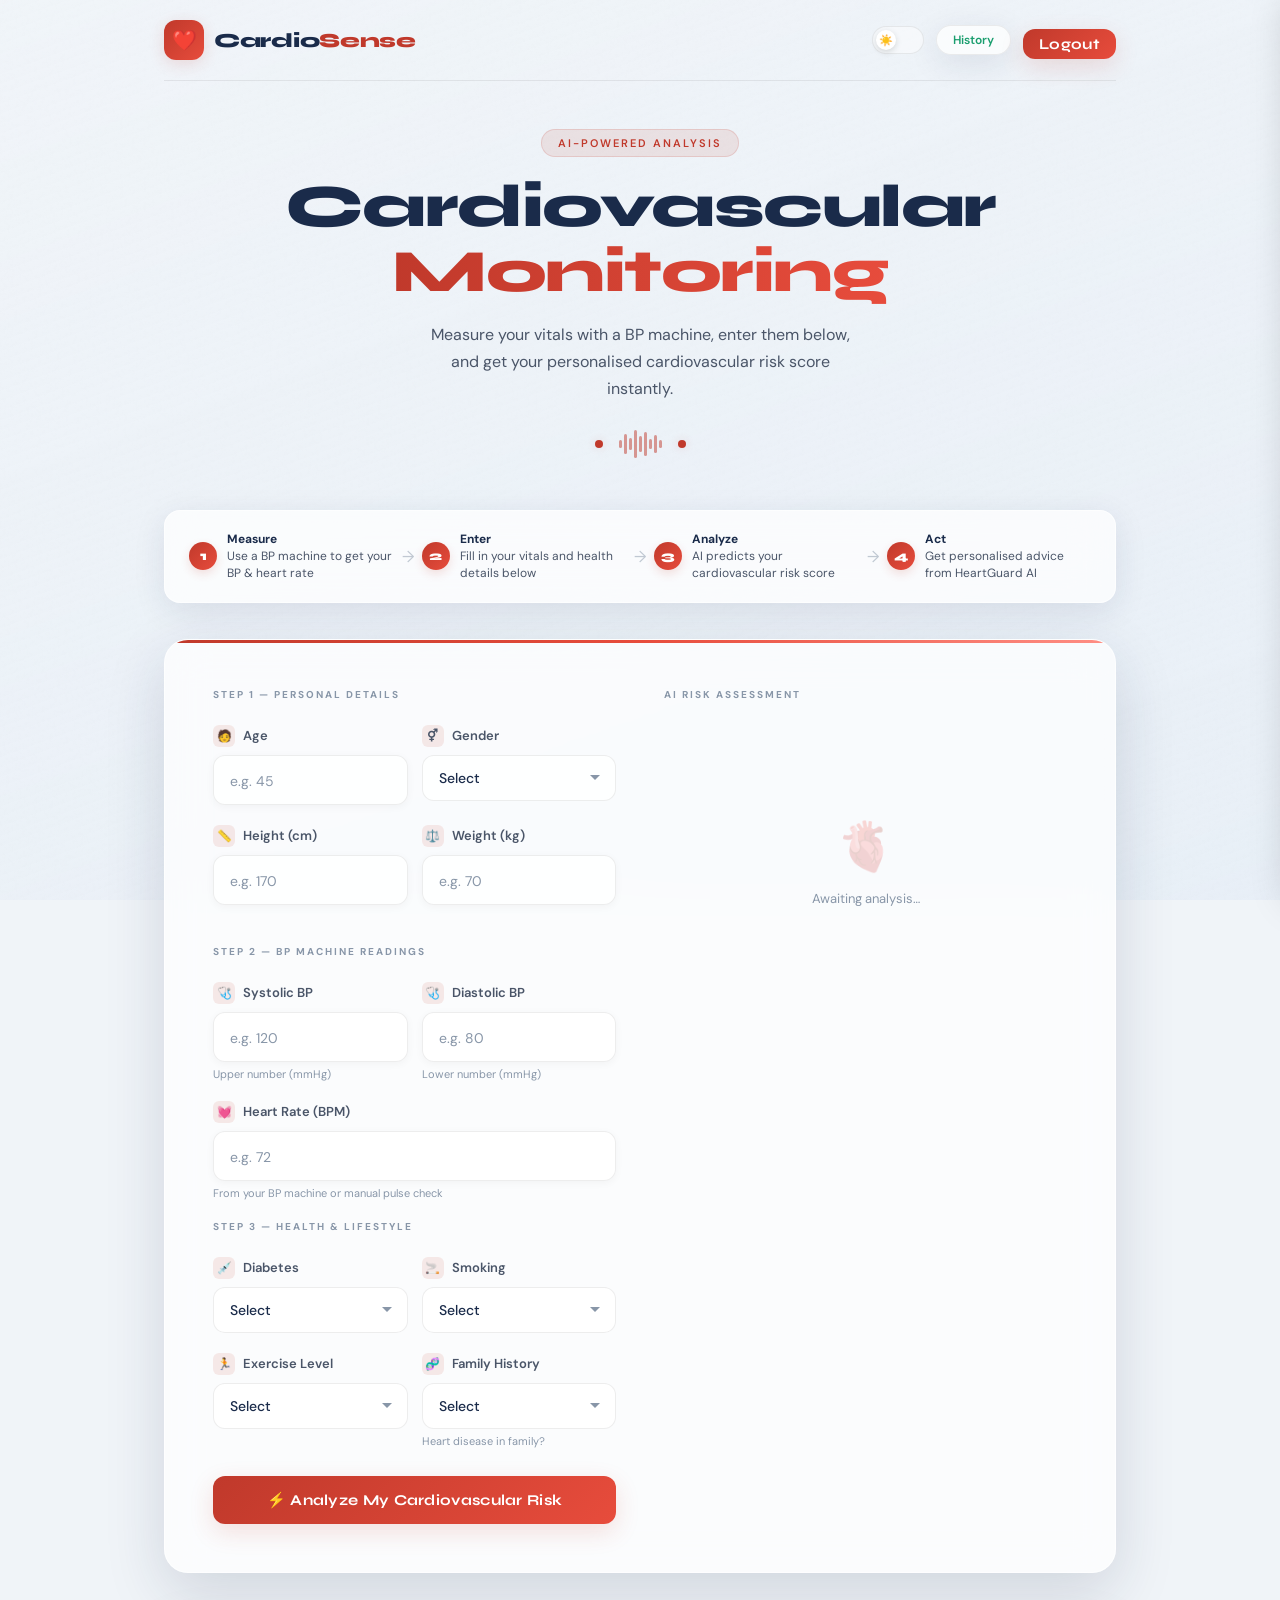
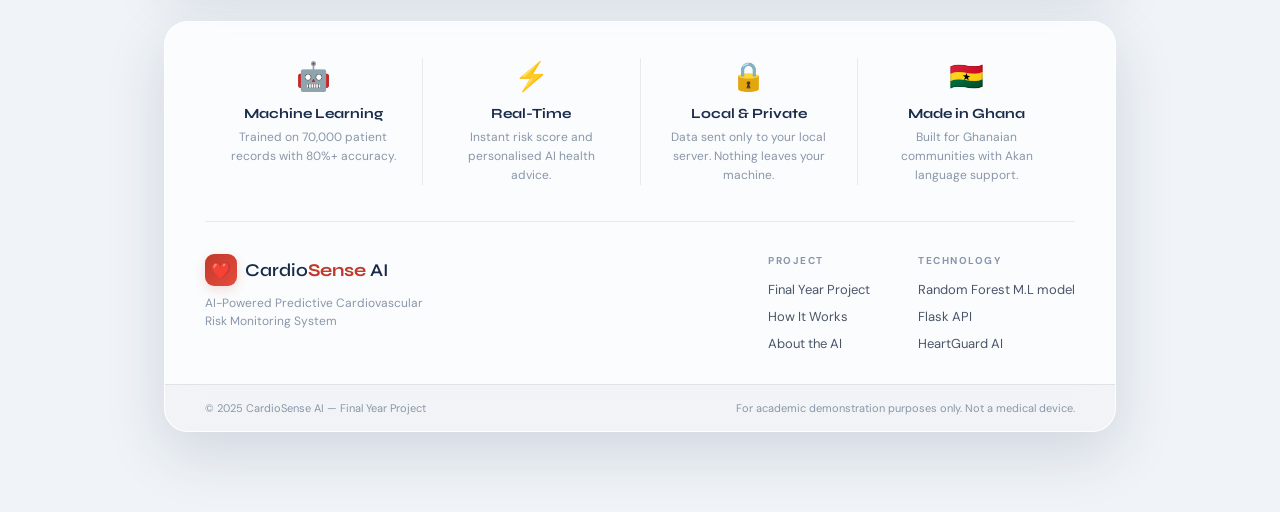
==== commit fb53393f: "Update app.html" ====
--- a/app.html
+++ b/app.html
@@ -410,7 +410,7 @@
           </div>
           <div class="footer-links-col">
             <div class="footer-links-title">Technology</div>
-            <a href="#">Logistic Regression</a>
+            <a href="#">Random Forest M.L model</a>
             <a href="#">Flask API</a>
             <a href="#">HeartGuard AI</a>
           </div>
@@ -425,4 +425,4 @@
   </div>
   <script src="script.js"></script>
 </body>
-</html>+</html>
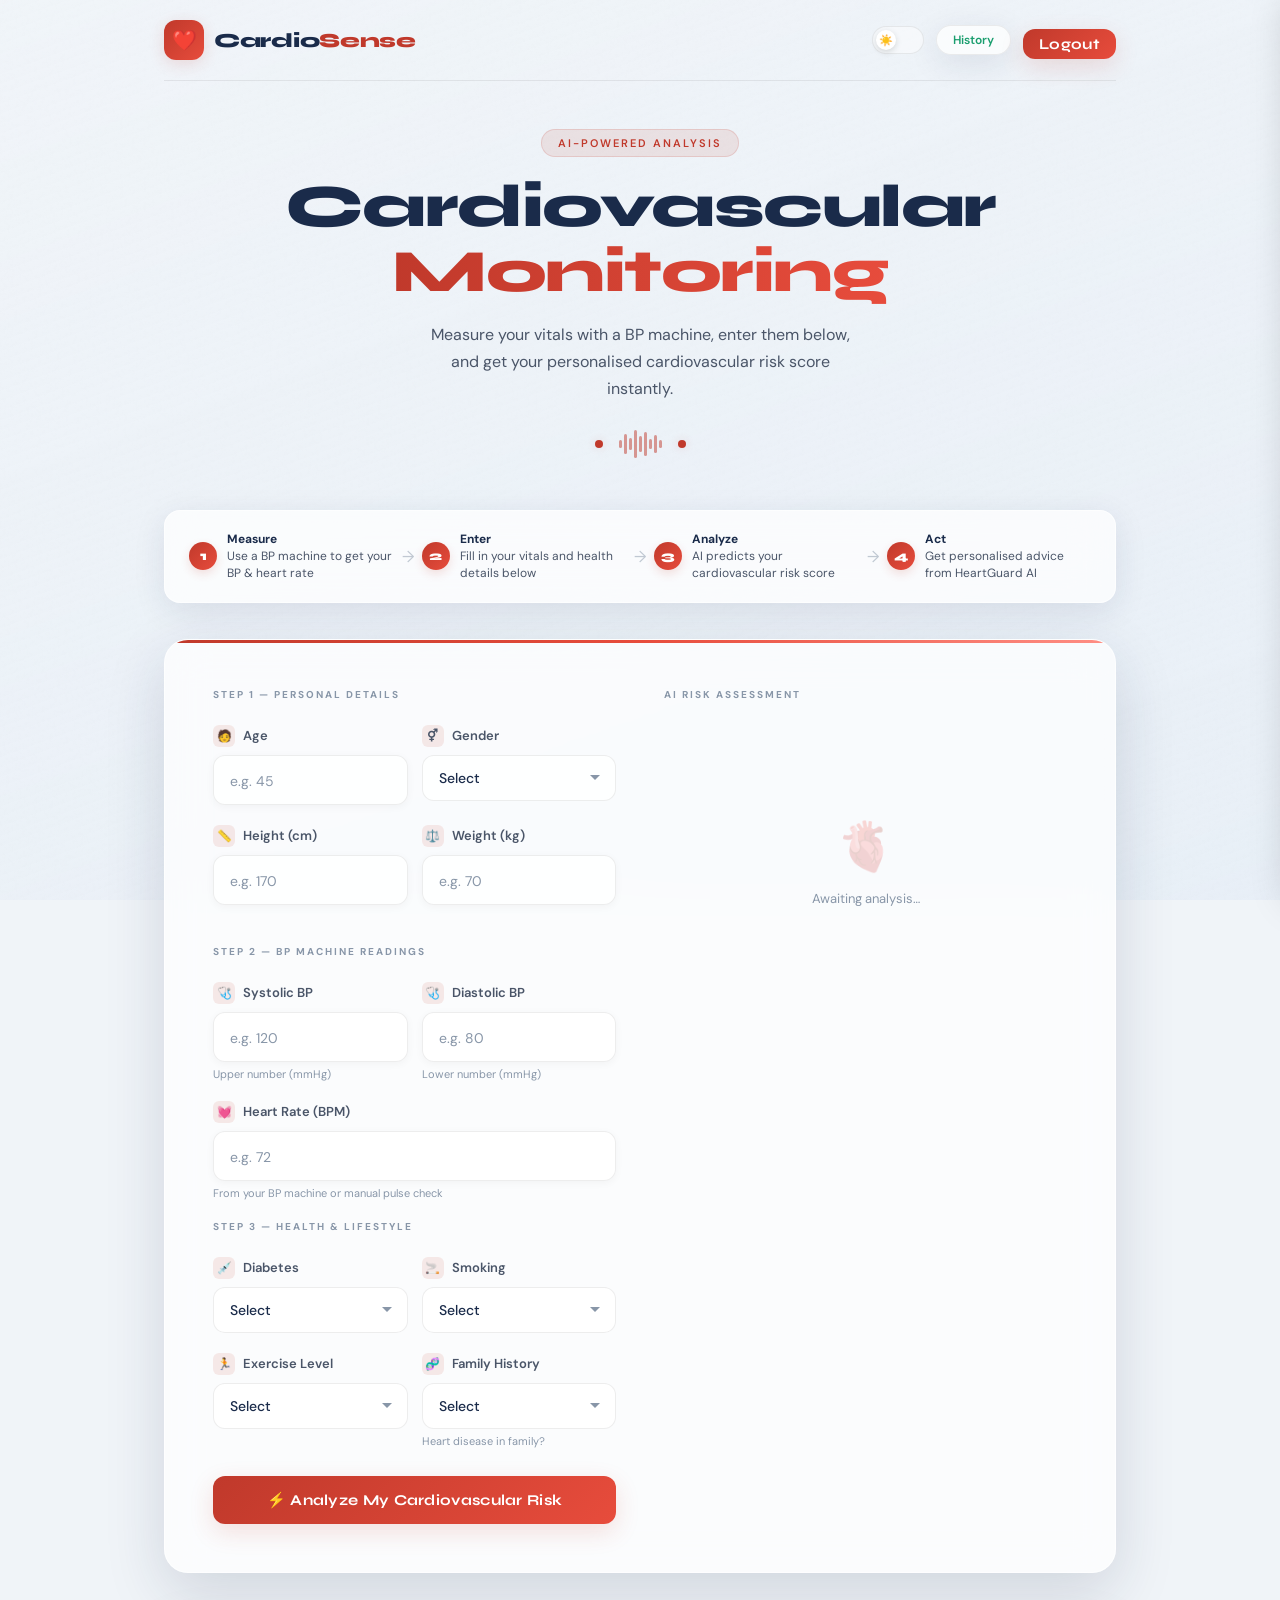
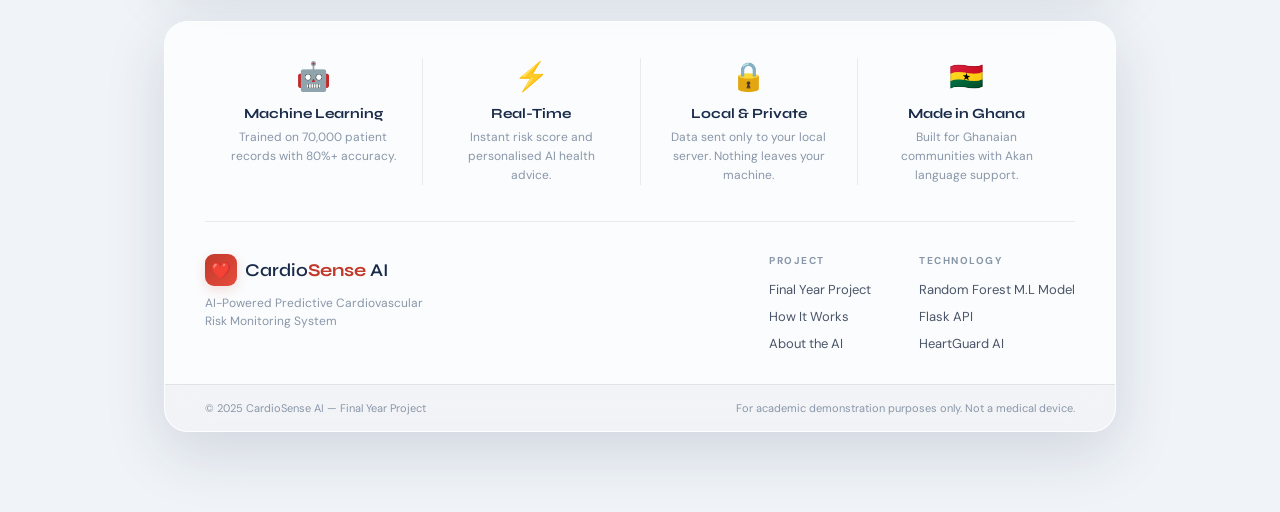
==== commit a3888f09: "Add files via upload" ====
--- a/app.html
+++ b/app.html
@@ -410,7 +410,7 @@
           </div>
           <div class="footer-links-col">
             <div class="footer-links-title">Technology</div>
-            <a href="#">Random Forest M.L model</a>
+            <a href="#">Random Forest M.L Model</a>
             <a href="#">Flask API</a>
             <a href="#">HeartGuard AI</a>
           </div>
@@ -425,4 +425,4 @@
   </div>
   <script src="script.js"></script>
 </body>
-</html>
+</html>
